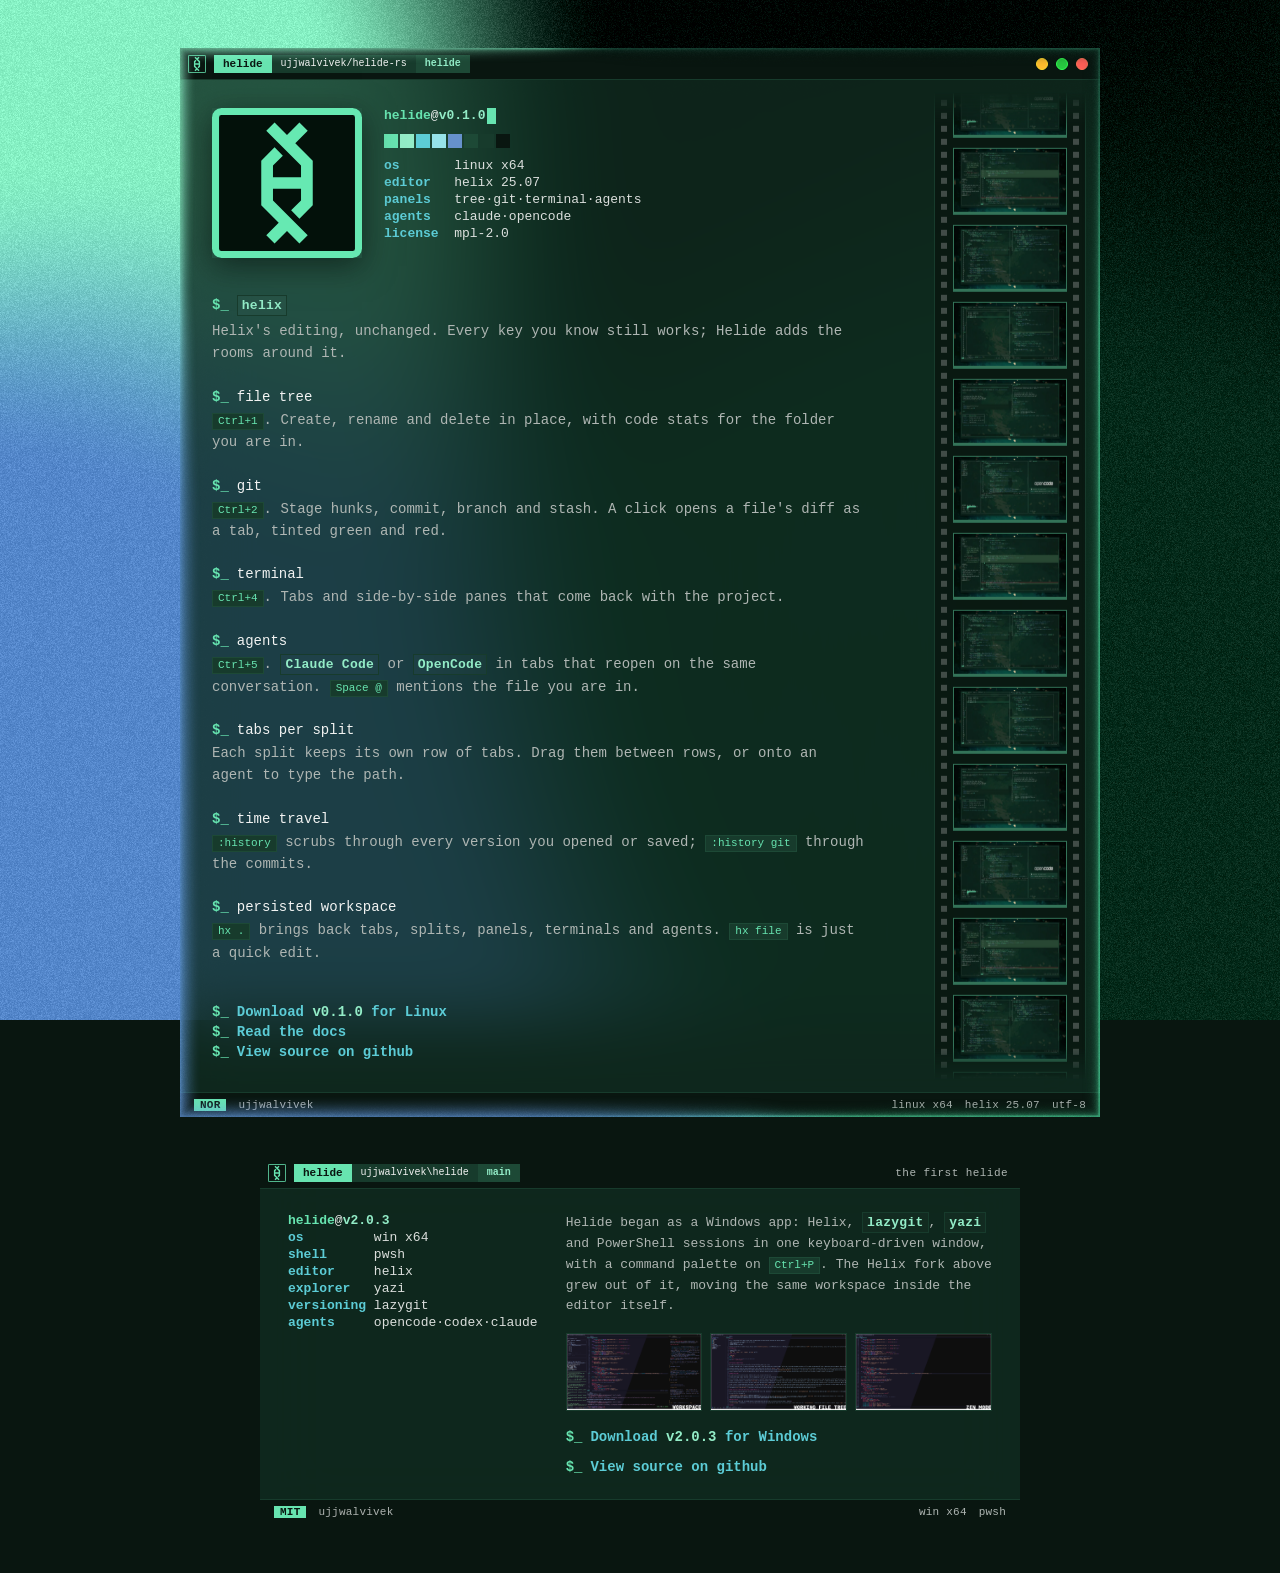
==== www/index.html @ b482f079 "helide: the website, in Noctalia colours, with docs and the first Helide kept" ====
<!doctype html>
<html lang="en">
    <head>
        <meta charset="utf-8" />
        <!-- viewport-fit=cover lets the page run under the status bar and the browser's
             bottom bar instead of leaving the system to fill them with white, and
             theme-color gives the bars themselves the page's dark. -->
        <meta name="viewport" content="width=device-width, initial-scale=1, viewport-fit=cover" />
        <meta name="theme-color" content="#091610" />
        <meta name="color-scheme" content="dark" />
        <title>Helide | Workspace</title>
        <meta
            name="description"
            content="Helide is Helix with the workspace built in: a file tree, a git panel, terminals and Claude Code or OpenCode around the editor, in one terminal window."
        />
        <meta property="og:title" content="Helide" />
        <meta property="og:description" content="Helix, with the workspace built in: a file tree, a git panel, terminals and AI agents in one terminal window." />
        <meta property="og:image" content="https://helide.ujjwalvivek.com/images/webp/hero-1920x1080.webp" />
        <link rel="icon" type="image/svg+xml" href="helide.svg" />
        <link rel="stylesheet" href="styles.css" />
    </head>
    <body>
        <canvas id="bg-shader"></canvas>
        <main>
            <section class="window" id="window">
                <!-- The title bar: the mark, the project strip, and the three window
                     buttons on the right. -->
                <div class="titlebar">
                    <img class="tb-logo" src="helide.svg" alt="" />
                    <span class="tb-seg tb-name">helide</span
                    ><span class="tb-seg tb-path">ujjwalvivek/helide-rs</span
                    ><span class="tb-seg tb-branch">helide</span>
                    <span class="lights" aria-hidden="true">
                        <i class="light light-min"></i>
                        <i class="light light-max"></i>
                        <i class="light light-close"></i>
                    </span>
                </div>

                <div class="layout">
                    <div class="main">
                        <div class="hero">
                            <div class="fetch">
                                <div class="logo-box">
                                    <img class="logo" src="helide.svg" alt="Helide" />
                                </div>
                                <div class="fetch-info">
                                    <pre class="fetch-text">
<span class="label">helide</span>@<span class="js-version label tone-soft">v0.1.0</span><span class="cursor"></span><div class="palette"><div class="swatch" style="background:#67e4b0"></div><div class="swatch" style="background:#93ecc7"></div><div class="swatch" style="background:#5cccd6"></div><div class="swatch" style="background:#96e2e9"></div><div class="swatch" style="background:#6691cc"></div><div class="swatch" style="background:#1d4936"></div><div class="swatch" style="background:#173b2c"></div><div class="swatch" style="background:#091610"></div></div><span class="key">os</span>       <span class="val">linux x64</span>
<span class="key">editor</span>   <span class="val">helix 25.07</span>
<span class="key">panels</span>   <span class="val">tree·git·terminal·agents</span>
<span class="key">agents</span>   <span class="val">claude·opencode</span>
<span class="key">license</span>  <span class="val">mpl-2.0</span>
</pre>
                                </div>
                            </div>
                        </div>

                        <section class="panes">
                            <div class="prompt">
                                <span class="chevron">$_</span><a href="https://helix-editor.com/" class="pill">helix</a>
                            </div>
                            <div class="prompt result">
                                <span class="result-text">Helix's editing, unchanged. Every key you know still works; Helide adds the rooms around it.</span>
                            </div>

                            <div class="prompt">
                                <span class="chevron">$_</span><span>file tree</span>
                            </div>
                            <div class="prompt result">
                                <span class="result-text"><kbd>Ctrl+1</kbd>. Create, rename and delete in place, with code stats for the folder you are in.</span>
                            </div>

                            <div class="prompt">
                                <span class="chevron">$_</span><span>git</span>
                            </div>
                            <div class="prompt result">
                                <span class="result-text"><kbd>Ctrl+2</kbd>. Stage hunks, commit, branch and stash. A click opens a file's diff as a tab, tinted green and red.</span>
                            </div>

                            <div class="prompt">
                                <span class="chevron">$_</span><span>terminal</span>
                            </div>
                            <div class="prompt result">
                                <span class="result-text"><kbd>Ctrl+4</kbd>. Tabs and side-by-side panes that come back with the project.</span>
                            </div>

                            <div class="prompt">
                                <span class="chevron">$_</span><span>agents</span>
                            </div>
                            <div class="prompt result">
                                <span class="result-text"><kbd>Ctrl+5</kbd>. <a href="https://claude.com/claude-code" class="pill">Claude Code</a> or <a href="https://opencode.ai" class="pill">OpenCode</a> in tabs that reopen on the same conversation. <kbd>Space @</kbd> mentions the file you are in.</span>
                            </div>

                            <div class="prompt">
                                <span class="chevron">$_</span><span>tabs per split</span>
                            </div>
                            <div class="prompt result">
                                <span class="result-text">Each split keeps its own row of tabs. Drag them between rows, or onto an agent to type the path.</span>
                            </div>

                            <div class="prompt">
                                <span class="chevron">$_</span><span>time travel</span>
                            </div>
                            <div class="prompt result">
                                <span class="result-text"><kbd>:history</kbd> scrubs through every version you opened or saved; <kbd>:history git</kbd> through the commits.</span>
                            </div>

                            <div class="prompt">
                                <span class="chevron">$_</span><span>persisted workspace</span>
                            </div>
                            <div class="prompt result">
                                <span class="result-text"><kbd>hx .</kbd> brings back tabs, splits, panels, terminals and agents. <kbd>hx file</kbd> is just a quick edit.</span>
                            </div>
                        </section>

                        <section class="download">
                            <div class="prompt">
                                <span class="chevron">$_</span
                                ><a id="download" href="https://github.com/ujjwalvivek/helide-rs/releases/latest" target="_blank" rel="noopener" class="term-link"
                                    >Download <span class="js-version label tone-soft">v0.1.0</span> for Linux</a
                                ><span class="js-size dim"></span>
                            </div>
                            <div class="prompt">
                                <span class="chevron">$_</span><a href="docs.html" class="term-link">Read the docs</a>
                            </div>
                            <div class="prompt">
                                <span class="chevron">$_</span
                                ><a href="https://github.com/ujjwalvivek/helide-rs" target="_blank" rel="noopener" class="term-link">View source on github</a>
                            </div>
                        </section>
                    </div>

                    <aside class="sidebar">
                        <div class="showcase">
                            <div class="carousel-wrap">
                                <div class="carousel" id="carousel" aria-label="Screenshots">
                                    <div class="carousel-track" id="carousel-track"></div>
                                </div>
                            </div>
                        </div>
                    </aside>
                </div>

                <!-- The window's glass rim: drawn over its own border, and nowhere else. -->
                <canvas id="rim-shader" aria-hidden="true"></canvas>

                <div class="statusbar">
                    <div class="status-left">
                        <span class="mode">NOR</span>
                        <span class="path">ujjwalvivek</span>
                    </div>
                    <div class="status-right">
                        <span>linux x64</span>
                        <span>helix 25.07</span>
                        <span>utf-8</span>
                    </div>
                </div>
            </section>

            <!-- The first Helide, the Windows app: still here, with its own download. -->
            <section class="window window-first" id="windows">
                <div class="titlebar">
                    <img class="tb-logo" src="helide.svg" alt="" />
                    <span class="tb-seg tb-name">helide</span
                    ><span class="tb-seg tb-path">ujjwalvivek\helide</span
                    ><span class="tb-seg tb-branch">main</span>
                    <span class="tb-note">the first helide</span>
                </div>
                <div class="first">
                    <pre class="fetch-text first-fetch">
<span class="label">helide</span>@<span class="js-first-version label tone-soft">v2.0.3</span>
<span class="key">os</span>         <span class="val">win x64</span>
<span class="key">shell</span>      <span class="val">pwsh</span>
<span class="key">editor</span>     <span class="val">helix</span>
<span class="key">explorer</span>   <span class="val">yazi</span>
<span class="key">versioning</span> <span class="val">lazygit</span>
<span class="key">agents</span>     <span class="val">opencode·codex·claude</span>
</pre>
                    <div class="first-body">
                        <p class="result-text">
                            Helide began as a Windows app: Helix, <a href="https://github.com/jesseduffield/lazygit" class="pill">lazygit</a>, <a href="https://yazi-rs.github.io/" class="pill">yazi</a> and PowerShell sessions in one keyboard-driven window, with a command palette on <kbd>Ctrl+P</kbd>. The Helix fork above grew out of it, moving the same workspace inside the editor itself.
                        </p>
                        <div class="first-shots" id="first-shots"></div>
                        <div class="prompt">
                            <span class="chevron">$_</span
                            ><a id="first-download" href="https://github.com/ujjwalvivek/helide/releases/latest" target="_blank" rel="noopener" class="term-link"
                                >Download <span class="js-first-version label tone-soft">v2.0.3</span> for Windows</a
                            >
                        </div>
                        <div class="prompt">
                            <span class="chevron">$_</span
                            ><a href="https://github.com/ujjwalvivek/helide" target="_blank" rel="noopener" class="term-link">View source on github</a>
                        </div>
                    </div>
                </div>
                <div class="statusbar">
                    <div class="status-left">
                        <span class="mode">MIT</span>
                        <span class="path">ujjwalvivek</span>
                    </div>
                    <div class="status-right">
                        <span>win x64</span>
                        <span>pwsh</span>
                    </div>
                </div>
            </section>
        </main>

        <div class="lightbox" id="lightbox" hidden>
            <div class="lightbox-backdrop" data-lightbox-close></div>
            <button class="lightbox-nav lightbox-prev" id="lightbox-prev" type="button" aria-label="Previous screenshot">&#8249;</button>
            <figure class="lightbox-figure">
                <img id="lightbox-img" src="" alt="" />
                <figcaption class="lightbox-caption">
                    <span id="lightbox-label"></span>
                    <span class="lightbox-index" id="lightbox-index"></span>
                </figcaption>
            </figure>
            <button class="lightbox-nav lightbox-next" id="lightbox-next" type="button" aria-label="Next screenshot">&#8250;</button>
            <button class="lightbox-close" id="lightbox-close" type="button" aria-label="Close screenshot viewer">&times;</button>
        </div>
        <script src="app.js"></script>
    </body>
</html>
---- www/styles.css ----
:root {
    /* Noctalia: the wallpaper-driven theme Helide's screenshots were taken in. */
    --mantle: #091610;
    --base: #0e251b;
    --surface0: #173b2c;
    --surface1: #1d4936;
    --text: #f2f3f2;
    --subtext: #afb6b3;
    --outline: #64746d;
    --primary: #67e4b0;
    --primary-soft: #93ecc7;
    --secondary: #5cccd6;
    --secondary-soft: #96e2e9;
    --tertiary: #6691cc;
    --error: #fd4663;

    /* Nothing is rounded, in the app or here. The only curves are the three
       window buttons. */
    --radius: 0;

    /* How far in from the window's border its glass rim reaches. The rim is
       painted over the window's own edge and fades to nothing at this depth;
       see background-lite.glsl. */
    --rim: 16px;
}

/* Over everything in the window, and never in the way of the pointer. */
#rim-shader {
    position: absolute;
    inset: 0;
    width: 100%;
    height: 100%;
    z-index: 5;
    pointer-events: none;
}

/* Whatever the shader does not cover. The page is transparent over a canvas, so
   without this anything outside the canvas -- the strips under a phone's status
   bar and toolbar, the rubber-band overscroll, the frame before WebGL has drawn --
   is the browser's default white. */
html {
    background: var(--mantle);
}

/* Taller than the screen on purpose. On a phone 100vh is the viewport with the
   toolbars tucked away, so it is not what is on screen when they are showing, and
   the bars float over the page; the extra runs the shader well past the top and
   bottom so there is no edge to show. The script sizes the drawing to whatever
   this ends up being. */
#bg-shader {
    position: fixed;
    top: -120px;
    left: 0;
    width: 100%;
    height: calc(100% + 240px);
    z-index: -1;
    display: block;
}

* {
    margin: 0;
    padding: 0;
    box-sizing: border-box;
}

body {
    min-height: 100vh;
    min-height: 100dvh;
    display: flex;
    flex-direction: column;
    align-items: center;
    justify-content: center;
    gap: 28px;
    padding: 48px 20px;
    background: transparent;
    color: var(--text);
    font-family: "Cascadia Code", Consolas, "JetBrains Mono", Menlo, monospace;
    -webkit-font-smoothing: antialiased;
}

main {
    width: 100%;
    max-width: 920px;
    display: flex;
    flex-direction: column;
    gap: 40px;
}

.window {
    position: relative;
    background: rgba(17, 44, 33, 0.80);
    border-radius: var(--radius);
    /* Clip rather than hidden: it cuts the same, but is no scroll container, so the docs'
       contents can stay in view while the page scrolls. */
    overflow: hidden;
    overflow: clip;
    backdrop-filter: blur(32px) saturate(1.2);
    -webkit-backdrop-filter: blur(32px) saturate(1.2);
}

.titlebar {
    position: relative;
    z-index: 1;
    display: flex;
    align-items: center;
    height: 32px;
    padding: 0 12px 0 8px;
    border-bottom: 1px solid var(--surface0);
    background: var(--mantle);
}

.tb-logo {
    width: 18px;
    height: 18px;
    margin-right: 8px;
}

/* The project strip: name on the accent, then path, then branch. */
.tb-seg {
    height: 18px;
    padding: 0 9px;
    font-size: 10px;
    line-height: 18px;
    white-space: nowrap;
}
.tb-name {
    background: var(--primary);
    color: var(--mantle);
    font-size: 11px;
    font-weight: 700;
}
.tb-path {
    background: var(--surface0);
    color: var(--text);
    overflow: hidden;
    text-overflow: ellipsis;
}
.tb-branch {
    background: var(--surface1);
    color: var(--primary-soft);
    font-weight: 700;
}

.lights {
    display: flex;
    gap: 8px;
    margin-left: auto;
    padding-left: 12px;
}
.light {
    width: 12px;
    height: 12px;
    border-radius: 50%;
}
.light-min { background: #febc2e; border: 1px solid #FFD92E; }
.light-max { background: #28c840; border: 1px solid #33FF52; }
.light-close { background: #ff5f57; border: 1px solid #FF7557; }

.hero {
    padding: 28px 32px 0px;
    text-align: left;
}

.fetch {
    display: flex;
    align-items: flex-start;
    gap: 22px;
    margin-bottom: 20px;
}

.logo-box {
    flex-shrink: 0;
}

.logo {
    width: 150px;
    height: 150px;
    box-shadow: 0 8px 30px rgba(0, 0, 0, 0.5);
    filter: contrast(1.05);
}

.fetch-info {
    flex: 1;
    min-width: 0;
}

.fetch-text {
    font-family: inherit;
    font-size: 13px;
    line-height: 1.3;
    color: var(--text);
    background: transparent;
    border: none;
    padding: 0;
    overflow: visible;
}

.label { color: var(--primary); font-weight: 700; }
.key { color: var(--secondary); font-weight: 600; }
.val { color: var(--text); opacity: 0.9; }
.tone-soft { color: var(--primary-soft); }
.dim { color: var(--outline); font-size: 12px; }


.prompt {
    display: flex;
    align-items: baseline;
    gap: 8px;
    font-size: 14px;
    color: var(--text);
    margin-bottom: 4px;
}

.chevron {
    color: var(--primary);
    font-weight: 600;
}

.prompt.result {
    margin-bottom: 20px;
}

.result-text {
    color: var(--subtext);
    font-weight: 400;
    line-height: 1.6;
}

/* A key cap, as the app draws its shortcuts. */
kbd {
    padding: 1px 5px 2px;
    border: 1px solid var(--surface1);
    background: var(--surface0);
    color: var(--primary);
    font-family: inherit;
    font-size: 11px;
    white-space: nowrap;
}

.cursor {
    width: 9px;
    height: 16px;
    background: var(--primary);
    animation: blink 1.1s steps(2, start) infinite;
    margin-left: 2px;
    display: inline-block;
    vertical-align: middle;
}

@keyframes blink {
    to { visibility: hidden; }
}

.term-link {
    color: var(--secondary);
    text-decoration: none;
    font-weight: 600;
}
.term-link:hover {
    cursor: pointer;
    text-decoration: underline !important;
}

.layout {
    display: flex;
    gap: 24px;
    align-items: stretch;
    position: relative;
    z-index: 1;
}

.main {
    flex: 1;
    min-width: 0;
}

.sidebar {
    width: 180px;
    flex-shrink: 0;
    padding: 12px 14px;
    display: flex;
    flex-direction: column;
    gap: 10px;
}

.pill {
    display: inline;
    padding: 2px 4px;
    border: 1px solid var(--surface0);
    color: var(--primary-soft);
    text-decoration: none;
    font-size: 13px;
    font-weight: 900;
    letter-spacing: 0.02em;
    background: rgba(255,255,255,0.02);
    transition: background 0.15s ease, border-color 0.15s ease;
}

.hero .palette {
    display: flex;
    gap: 2px;
    width: auto;
    margin: 9px 0 10px;
    padding-top: 0;
}

.hero .palette .swatch {
    width: 14px;
    height: 14px;
    aspect-ratio: auto;
}

.pill:hover {
    border-color: var(--surface0);
    background: rgba(255,255,255,0.06);
}

.statusbar {
    display: flex;
    align-items: center;
    justify-content: space-between;
    padding: 6px 14px;
    border-top: 1px solid var(--surface0);
    background: var(--mantle);
    font-size: 11px;
    color: var(--subtext);
    letter-spacing: 0.02em;
}

.statusbar .status-left,
.statusbar .status-right {
    display: flex;
    gap: 12px;
}

.statusbar .mode {
    color: var(--mantle);
    background: var(--primary);
    padding: 0 6px;
    font-weight: 700;
}

.statusbar .path {
    color: var(--text);
    opacity: 0.7;
}

.download {
    padding: 8px 32px 28px;
}

.showcase {
    flex: 1 1 0%;
    min-height: 150px;
    display: flex;
    flex-direction: column;
    gap: 8px;
}

.carousel-wrap {
    position: relative;
    flex: 1 1 0%;
    min-height: 0;
}

.carousel {
    position: absolute;
    inset: 0;
    overflow: hidden;
    border: 1px solid var(--surface0);
    border-radius: var(--radius);
    background: rgba(9, 22, 16, 0.80);
    cursor: pointer;
    -webkit-mask-image: linear-gradient(
        to bottom,
        transparent,
        #000 34px,
        #000 calc(100% - 34px),
        transparent
    );
    mask-image: linear-gradient(
        to bottom,
        transparent,
        #000 34px,
        #000 calc(100% - 34px),
        transparent
    );
}

.carousel::before,
.carousel::after {
    content: "";
    position: absolute;
    top: 0;
    bottom: 0;
    width: 6px;
    z-index: 1;
    pointer-events: none;
    background-image: linear-gradient(
        to bottom,
        rgba(242, 243, 242, 0.24) 0 6px,
        transparent 6px
    );
    background-size: 6px 13px;
    background-repeat: repeat-y;
    background-position: 0 var(--film, 0px);
}
.carousel::before { left: 6px; }
.carousel::after { right: 6px; }

.carousel-track {
    display: flex;
    flex-direction: column;
    gap: 10px;
    width: 100%;
    padding: 10px 18px;
    will-change: transform;
}

.carousel-track.is-gliding {
    transition: transform 0.4s cubic-bezier(0.22, 1, 0.36, 1);
}

.carousel-slide {
    flex: 0 0 auto;
    width: 100%;
    padding: 0;
    border-width: 1.5px 1.5px 3px 1.5px;
    border-style: solid;
    border-color: rgba(103, 228, 176, 0.45);
    border-radius: var(--radius);
    background: var(--mantle);
    overflow: hidden;
    cursor: zoom-in;
    position: relative;
    display: block;
    transition: border-color 0.15s ease, transform 0.15s ease;
}

.carousel-slide img {
    display: block;
    width: 100%;
    aspect-ratio: 16 / 9;
    object-fit: cover;
}

.carousel-slide:hover {
    border-color: var(--primary);
    transform: translateY(-2px);
}

.carousel-slide:focus-visible {
    outline: 2px solid var(--primary);
    outline-offset: 2px;
}

.slide-caption {
    position: absolute;
    left: 0;
    right: 0;
    bottom: 0;
    padding: 18px 4px 4px;
    font-size: 10px;
    letter-spacing: 0.02em;
    text-transform: uppercase;
    font-weight: 700;
    text-align: right;
    color: var(--text);
    background: linear-gradient(to top, rgba(9, 22, 16, 0.95), transparent);
    opacity: 0;
    transition: opacity 0.15s ease;
}

.carousel-slide:hover .slide-caption,
.carousel-slide:focus-visible .slide-caption {
    opacity: 1;
}

.lightbox[hidden] {
    display: none;
}

.lightbox {
    position: fixed;
    inset: 0;
    z-index: 50;
    display: flex;
    align-items: center;
    justify-content: center;
    padding: 32px 64px;
}

.lightbox-backdrop {
    position: absolute;
    inset: 0;
    background: rgba(9, 22, 16, 0.86);
    backdrop-filter: blur(12px);
    -webkit-backdrop-filter: blur(12px);
    cursor: zoom-out;
    animation: fade-in 0.15s ease;
}

.lightbox-figure {
    position: relative;
    z-index: 1;
    margin: 0;
    max-width: 100%;
    max-height: 100%;
    display: flex;
    flex-direction: column;
    gap: 10px;
}

.lightbox-figure img {
    display: block;
    max-width: 100%;
    max-height: calc(100vh - 110px);
    border: 1px solid var(--surface0);
    border-radius: var(--radius);
    box-shadow: 0 20px 60px rgba(0, 0, 0, 0.6);
    animation: fade-in 0.15s ease;
}

.lightbox-caption {
    display: flex;
    align-items: baseline;
    justify-content: space-between;
    gap: 16px;
    font-size: 11px;
    letter-spacing: 0.06em;
    text-transform: uppercase;
    color: var(--text);
}

.lightbox-index {
    color: var(--primary);
}

.lightbox-nav,
.lightbox-close {
    position: absolute;
    z-index: 2;
    padding: 0;
    border: 1px solid var(--surface0);
    background: rgba(17, 44, 33, 0.85);
    color: var(--text);
    font-family: inherit;
    cursor: pointer;
    transition: color 0.15s ease, border-color 0.15s ease;
}

.lightbox-nav {
    top: 50%;
    transform: translateY(-50%);
    width: 40px;
    height: 56px;
    font-size: 24px;
    line-height: 1;
}

.lightbox-prev {
    left: 8px;
}

.lightbox-next {
    right: 8px;
}

.lightbox-close {
    top: 16px;
    right: 16px;
    width: 34px;
    height: 34px;
    font-size: 20px;
    line-height: 1;
}

.lightbox-nav:hover,
.lightbox-close:hover {
    color: var(--primary);
    border-color: var(--primary);
}

@keyframes fade-in {
    from {
        opacity: 0;
    }
}



.panes {
    padding: 8px 32px 8px;
}

.panes .prompt {
    margin-top: 4px;
}

.panes .prompt.result {
    margin-bottom: 24px;
}


@media (max-width: 860px) {
    main { max-width: 100%; }
}

@media (max-width: 720px) {
    .layout {
        flex-direction: column;
        gap: 0;
    }
    .main {
        min-width: 0;
    }
    .sidebar {
        width: 100%;
        border-left: none;
        padding: 16px 14px;
        flex-direction: row;
        flex-wrap: wrap;
        gap: 8px;
    }
    .logo {
        width: 150px;
        height: 150px;
    }

    .showcase {
        flex: 0 0 100%;
        height: auto;
        display: flex;
        flex-direction: column;
        gap: 8px;
        position: relative;
    }
    .carousel-wrap {
        order: 2;
        flex: 0 0 auto;
        height: 128px;
        margin-top: 4px;
    }
    .carousel {
        -webkit-mask-image: linear-gradient(
            to right,
            transparent,
            #000 32px,
            #000 calc(100% - 32px),
            transparent
        );
        mask-image: linear-gradient(
            to right,
            transparent,
            #000 32px,
            #000 calc(100% - 32px),
            transparent
        );
    }
    .carousel::before,
    .carousel::after {
        top: auto;
        bottom: auto;
        left: 0;
        right: 0;
        width: auto;
        height: 6px;
        background-image: linear-gradient(
            to right,
            rgba(242, 243, 242, 0.24) 0 6px,
            transparent 6px
        );
        background-size: 13px 6px;
        background-repeat: repeat-x;
        background-position: var(--film, 0px) 0;
    }
    .carousel::before { top: 6px; left: 0; }
    .carousel::after { bottom: 6px; right: 0; }

    .carousel-track {
        flex-direction: row;
        align-items: center;
        width: max-content;
        height: 100%;
        padding: 18px 0;
    }
    .carousel-slide {
        flex: 0 0 auto;
        width: auto;
        height: 100%;
    }
    .carousel-slide img {
        height: 100%;
        width: auto;
        aspect-ratio: 16 / 9;
    }
}

@media (max-width: 480px) {
    body {
        padding: 24px 12px;
        gap: 16px;
    }
    .hero {
        padding: 24px 16px 0;
    }
    .logo {
        width: 100px;
        height: 100px;
    }
    .fetch {
        flex-direction: column;
        align-items: flex-start;
        gap: 16px;
        text-align: left;
    }
    .fetch-info {
        text-align: left;
    }
    .fetch-text {
        text-align: left;
    }
    .panes {
        padding: 8px 16px 8px;
    }
    .showcase {
        flex: 0 0 100%;
        height: auto;
    }
    .carousel-wrap {
        flex: 0 0 148px;
        height: 148px;
    }
    .lightbox {
        padding: 20px 16px 68px;
    }
    /* Shrink the image so the nav row below it never overlaps the picture. */
    .lightbox-figure img {
        max-height: calc(100vh - 150px);
    }
    /* Nav buttons move out of the picture's side margins and dock underneath. */
    .lightbox-nav {
        top: auto;
        bottom: 16px;
        transform: none;
        width: 44px;
        height: 44px;
        font-size: 22px;
    }
    .lightbox-prev {
        left: calc(50% - 56px);
    }
    .lightbox-next {
        right: calc(50% - 56px);
    }
    .download {
        padding: 8px 16px 20px;
    }
    .statusbar {
        min-width: 287px;
        gap: 4px;
        padding: 6px 10px;
    }
}


/* The first Helide, the Windows app: a smaller window under the main one. */
.window-first {
    max-width: 760px;
    width: 100%;
    align-self: center;
}

.tb-note {
    margin-left: auto;
    font-size: 11px;
    color: var(--subtext);
    letter-spacing: 0.04em;
}

.first {
    display: flex;
    gap: 28px;
    padding: 24px 28px 20px;
    position: relative;
    z-index: 1;
}

.first-fetch {
    flex-shrink: 0;
}

.first-body {
    flex: 1;
    min-width: 0;
    display: flex;
    flex-direction: column;
    gap: 10px;
}

.first-body .result-text {
    font-size: 13px;
    margin-bottom: 6px;
}

.first-shots {
    display: grid;
    grid-template-columns: repeat(3, 1fr);
    gap: 8px;
    margin-bottom: 8px;
}

.first-shots button {
    padding: 0;
    border: 1px solid var(--surface0);
    background: var(--mantle);
    cursor: zoom-in;
    transition: border-color 0.15s ease, transform 0.15s ease;
}

.first-shots button:hover {
    border-color: var(--primary);
    transform: translateY(-2px);
}

.first-shots img {
    display: block;
    width: 100%;
    aspect-ratio: 16 / 9;
    object-fit: cover;
}

@media (max-width: 720px) {
    .first {
        flex-direction: column;
        gap: 16px;
        padding: 20px 16px;
    }
    .tb-note {
        display: none;
    }
}


/* Docs: the same window, wider, with the contents as a file tree on the left. */
.docs-main {
    max-width: 1120px;
}

.tb-home {
    display: flex;
}

.docs {
    display: flex;
    position: relative;
    z-index: 1;
    min-height: 70vh;
}

.docs-nav {
    flex-shrink: 0;
    width: 200px;
    padding: 18px 0 18px;
    border-right: 1px solid var(--surface0);
    display: flex;
    flex-direction: column;
    position: sticky;
    top: 16px;
    align-self: flex-start;
    font-size: 13px;
}

.nav-title {
    padding: 0 18px 8px;
    font-size: 11px;
    font-weight: 700;
    letter-spacing: 0.06em;
    color: var(--subtext);
}

.docs-nav a {
    padding: 3px 18px 3px 28px;
    color: var(--text);
    text-decoration: none;
    border-left: 2px solid transparent;
}

.docs-nav a::before {
    content: "▸ ";
    color: var(--outline);
}

.docs-nav a:hover,
.docs-nav a.here {
    background: var(--surface0);
    border-left-color: var(--primary);
    color: var(--primary);
}

.docs-nav .nav-back {
    margin-top: 14px;
    color: var(--secondary);
}

.docs-nav .nav-back::before {
    content: "";
}

.docs-body {
    flex: 1;
    min-width: 0;
    padding: 26px 34px 40px;
    font-size: 14px;
    line-height: 1.65;
    color: var(--subtext);
}

.docs-body h1 {
    font-size: 22px;
    color: var(--primary);
    margin-bottom: 6px;
}

.docs-body h2 {
    margin: 34px 0 10px;
    font-size: 15px;
    color: var(--primary);
    scroll-margin-top: 16px;
}

.docs-body h2::before {
    content: "## ";
    color: var(--outline);
}

.docs-body p {
    margin: 0 0 12px;
}

.docs-body .lede {
    color: var(--text);
}

.docs-body strong {
    color: var(--text);
}

.docs-body a {
    color: var(--secondary);
}

.docs-body code {
    color: var(--primary-soft);
    font-family: inherit;
    font-size: 13px;
}

.docs-body .tone {
    color: var(--primary);
}

.docs-body .code {
    margin: 0 0 14px;
    padding: 12px 16px;
    background: var(--mantle);
    border-left: 2px solid var(--primary);
    color: var(--text);
    font-family: inherit;
    font-size: 13px;
    overflow-x: auto;
}

.docs-body table {
    width: 100%;
    border-collapse: collapse;
    margin: 0 0 14px;
    font-size: 13px;
}

.docs-body td {
    padding: 6px 10px;
    border-bottom: 1px solid var(--surface0);
    vertical-align: top;
}

.docs-body td:first-child {
    width: 34%;
    color: var(--text);
    white-space: nowrap;
}

@media (max-width: 760px) {
    .docs {
        flex-direction: column;
    }
    .docs-nav {
        position: static;
        width: 100%;
        border-right: none;
        border-bottom: 1px solid var(--surface0);
        flex-direction: row;
        flex-wrap: wrap;
        padding: 12px;
        gap: 4px;
    }
    .nav-title {
        display: none;
    }
    .docs-nav a {
        padding: 2px 8px;
        border-left: none;
    }
    .docs-body {
        padding: 20px 16px 32px;
    }
    .docs-body td:first-child {
        white-space: normal;
        width: 40%;
    }
}
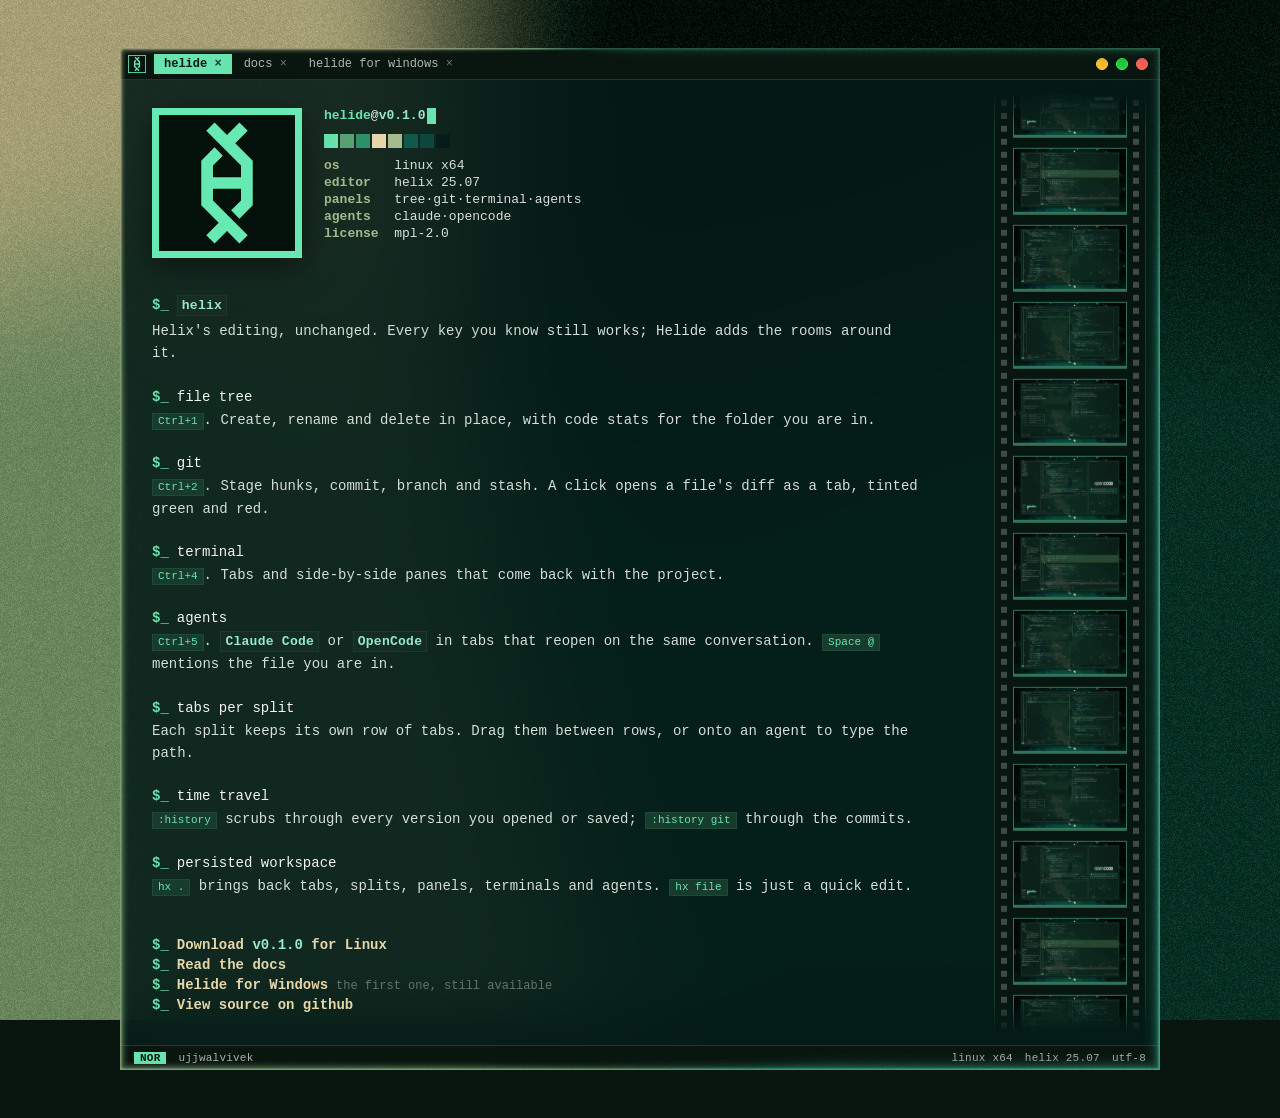
==== commit f9f41c44: "helide: the website, in the wallpaper's colours, with docs and the first Helide kept" ====
--- a/www/index.html
+++ b/www/index.html
@@ -26,10 +26,8 @@
                 <!-- The title bar: the mark, the project strip, and the three window
                      buttons on the right. -->
                 <div class="titlebar">
-                    <img class="tb-logo" src="helide.svg" alt="" />
-                    <span class="tb-seg tb-name">helide</span
-                    ><span class="tb-seg tb-path">ujjwalvivek/helide-rs</span
-                    ><span class="tb-seg tb-branch">helide</span>
+                    <a href="./" class="tb-home"><img class="tb-logo" src="helide.svg" alt="Helide" /></a>
+                    <nav class="tb-tabs" aria-label="Pages"><a class="tb-tab here" href="./">helide</a><a class="tb-tab" href="docs.html">docs</a><a class="tb-tab" href="windows.html">helide for windows</a></nav>
                     <span class="lights" aria-hidden="true">
                         <i class="light light-min"></i>
                         <i class="light light-max"></i>
@@ -46,7 +44,7 @@
                                 </div>
                                 <div class="fetch-info">
                                     <pre class="fetch-text">
-<span class="label">helide</span>@<span class="js-version label tone-soft">v0.1.0</span><span class="cursor"></span><div class="palette"><div class="swatch" style="background:#67e4b0"></div><div class="swatch" style="background:#93ecc7"></div><div class="swatch" style="background:#5cccd6"></div><div class="swatch" style="background:#96e2e9"></div><div class="swatch" style="background:#6691cc"></div><div class="swatch" style="background:#1d4936"></div><div class="swatch" style="background:#173b2c"></div><div class="swatch" style="background:#091610"></div></div><span class="key">os</span>       <span class="val">linux x64</span>
+<span class="label">helide</span>@<span class="js-version label tone-soft">v0.1.0</span><span class="cursor"></span><div class="palette"><div class="swatch" style="background:#67e4b0"></div><div class="swatch" style="background:#57a174"></div><div class="swatch" style="background:#2f8f6b"></div><div class="swatch" style="background:#e7d6a9"></div><div class="swatch" style="background:#a6ba8e"></div><div class="swatch" style="background:#10594b"></div><div class="swatch" style="background:#0c463c"></div><div class="swatch" style="background:#051c19"></div></div><span class="key">os</span>       <span class="val">linux x64</span>
 <span class="key">editor</span>   <span class="val">helix 25.07</span>
 <span class="key">panels</span>   <span class="val">tree·git·terminal·agents</span>
 <span class="key">agents</span>   <span class="val">claude·opencode</span>
@@ -125,6 +123,9 @@
                                 <span class="chevron">$_</span><a href="docs.html" class="term-link">Read the docs</a>
                             </div>
                             <div class="prompt">
+                                <span class="chevron">$_</span><a href="windows.html" class="term-link">Helide for Windows</a><span class="dim">the first one, still available</span>
+                            </div>
+                            <div class="prompt">
                                 <span class="chevron">$_</span
                                 ><a href="https://github.com/ujjwalvivek/helide-rs" target="_blank" rel="noopener" class="term-link">View source on github</a>
                             </div>
@@ -158,53 +159,6 @@
                 </div>
             </section>
 
-            <!-- The first Helide, the Windows app: still here, with its own download. -->
-            <section class="window window-first" id="windows">
-                <div class="titlebar">
-                    <img class="tb-logo" src="helide.svg" alt="" />
-                    <span class="tb-seg tb-name">helide</span
-                    ><span class="tb-seg tb-path">ujjwalvivek\helide</span
-                    ><span class="tb-seg tb-branch">main</span>
-                    <span class="tb-note">the first helide</span>
-                </div>
-                <div class="first">
-                    <pre class="fetch-text first-fetch">
-<span class="label">helide</span>@<span class="js-first-version label tone-soft">v2.0.3</span>
-<span class="key">os</span>         <span class="val">win x64</span>
-<span class="key">shell</span>      <span class="val">pwsh</span>
-<span class="key">editor</span>     <span class="val">helix</span>
-<span class="key">explorer</span>   <span class="val">yazi</span>
-<span class="key">versioning</span> <span class="val">lazygit</span>
-<span class="key">agents</span>     <span class="val">opencode·codex·claude</span>
-</pre>
-                    <div class="first-body">
-                        <p class="result-text">
-                            Helide began as a Windows app: Helix, <a href="https://github.com/jesseduffield/lazygit" class="pill">lazygit</a>, <a href="https://yazi-rs.github.io/" class="pill">yazi</a> and PowerShell sessions in one keyboard-driven window, with a command palette on <kbd>Ctrl+P</kbd>. The Helix fork above grew out of it, moving the same workspace inside the editor itself.
-                        </p>
-                        <div class="first-shots" id="first-shots"></div>
-                        <div class="prompt">
-                            <span class="chevron">$_</span
-                            ><a id="first-download" href="https://github.com/ujjwalvivek/helide/releases/latest" target="_blank" rel="noopener" class="term-link"
-                                >Download <span class="js-first-version label tone-soft">v2.0.3</span> for Windows</a
-                            >
-                        </div>
-                        <div class="prompt">
-                            <span class="chevron">$_</span
-                            ><a href="https://github.com/ujjwalvivek/helide" target="_blank" rel="noopener" class="term-link">View source on github</a>
-                        </div>
-                    </div>
-                </div>
-                <div class="statusbar">
-                    <div class="status-left">
-                        <span class="mode">MIT</span>
-                        <span class="path">ujjwalvivek</span>
-                    </div>
-                    <div class="status-right">
-                        <span>win x64</span>
-                        <span>pwsh</span>
-                    </div>
-                </div>
-            </section>
         </main>
 
         <div class="lightbox" id="lightbox" hidden>
--- a/www/styles.css
+++ b/www/styles.css
@@ -9,9 +9,11 @@
     --outline: #64746d;
     --primary: #67e4b0;
     --primary-soft: #93ecc7;
-    --secondary: #5cccd6;
-    --secondary-soft: #96e2e9;
-    --tertiary: #6691cc;
+    /* From the wallpaper itself: its cream and sage, for the second accent. */
+    --cream: #e7d6a9;
+    --sage: #a6ba8e;
+    /* Body text: brighter than the theme's muted grey, which washes out on the glass. */
+    --body: #d6ddd9;
     --error: #fd4663;
 
     /* Nothing is rounded, in the app or here. The only curves are the three
@@ -69,7 +71,9 @@
     display: flex;
     flex-direction: column;
     align-items: center;
-    justify-content: center;
+    /* Every page's window starts on the same line and has the same width, so switching tabs
+       changes only what is inside it. */
+    justify-content: flex-start;
     gap: 28px;
     padding: 48px 20px;
     background: transparent;
@@ -80,7 +84,7 @@
 
 main {
     width: 100%;
-    max-width: 920px;
+    max-width: 1040px;
     display: flex;
     flex-direction: column;
     gap: 40px;
@@ -88,7 +92,11 @@
 
 .window {
     position: relative;
-    background: rgba(17, 44, 33, 0.80);
+    min-height: calc(100vh - 96px);
+    min-height: calc(100dvh - 96px);
+    display: flex;
+    flex-direction: column;
+    background: rgba(5, 28, 25, 0.88);
     border-radius: var(--radius);
     /* Clip rather than hidden: it cuts the same, but is no scroll container, so the docs'
        contents can stay in view while the page scrolls. */
@@ -115,6 +123,46 @@
     margin-right: 8px;
 }
 
+/* Tabs in the title bar, drawn like Helide's own: the page you are on is a filled chip, the
+   others muted, each with its close mark. */
+.tb-tabs {
+    display: flex;
+    align-items: center;
+    gap: 2px;
+    min-width: 0;
+    overflow: hidden;
+}
+
+.tb-tab {
+    height: 20px;
+    padding: 0 10px;
+    font-size: 12px;
+    line-height: 20px;
+    white-space: nowrap;
+    color: var(--subtext);
+    text-decoration: none;
+}
+
+.tb-tab::after {
+    content: " ×";
+    opacity: 0.6;
+}
+
+.tb-tab:hover {
+    color: var(--text);
+    background: var(--surface0);
+}
+
+.tb-tab.here {
+    background: var(--primary);
+    color: var(--mantle);
+    font-weight: 700;
+}
+
+.tb-tab.here::after {
+    opacity: 0.8;
+}
+
 /* The project strip: name on the accent, then path, then branch. */
 .tb-seg {
     height: 18px;
@@ -196,7 +244,7 @@
 }
 
 .label { color: var(--primary); font-weight: 700; }
-.key { color: var(--secondary); font-weight: 600; }
+.key { color: var(--sage); font-weight: 600; }
 .val { color: var(--text); opacity: 0.9; }
 .tone-soft { color: var(--primary-soft); }
 .dim { color: var(--outline); font-size: 12px; }
@@ -221,7 +269,7 @@
 }
 
 .result-text {
-    color: var(--subtext);
+    color: var(--body);
     font-weight: 400;
     line-height: 1.6;
 }
@@ -252,7 +300,7 @@
 }
 
 .term-link {
-    color: var(--secondary);
+    color: var(--cream);
     text-decoration: none;
     font-weight: 600;
 }
@@ -262,6 +310,7 @@
 }
 
 .layout {
+    flex: 1;
     display: flex;
     gap: 24px;
     align-items: stretch;
@@ -316,6 +365,8 @@
 }
 
 .statusbar {
+    /* At the bottom of the window, however little the page holds. */
+    margin-top: auto;
     display: flex;
     align-items: center;
     justify-content: space-between;
@@ -806,8 +857,8 @@
 .first-shots {
     display: grid;
     grid-template-columns: repeat(3, 1fr);
-    gap: 8px;
-    margin-bottom: 8px;
+    gap: 10px;
+    margin: 4px 0 8px;
 }
 
 .first-shots button {
@@ -844,7 +895,7 @@
 
 /* Docs: the same window, wider, with the contents as a file tree on the left. */
 .docs-main {
-    max-width: 1120px;
+    max-width: 1040px;
 }
 
 .tb-home {
@@ -900,7 +951,7 @@
 
 .docs-nav .nav-back {
     margin-top: 14px;
-    color: var(--secondary);
+    color: var(--cream);
 }
 
 .docs-nav .nav-back::before {
@@ -913,7 +964,7 @@
     padding: 26px 34px 40px;
     font-size: 14px;
     line-height: 1.65;
-    color: var(--subtext);
+    color: var(--body);
 }
 
 .docs-body h1 {
@@ -947,7 +998,7 @@
 }
 
 .docs-body a {
-    color: var(--secondary);
+    color: var(--cream);
 }
 
 .docs-body code {
